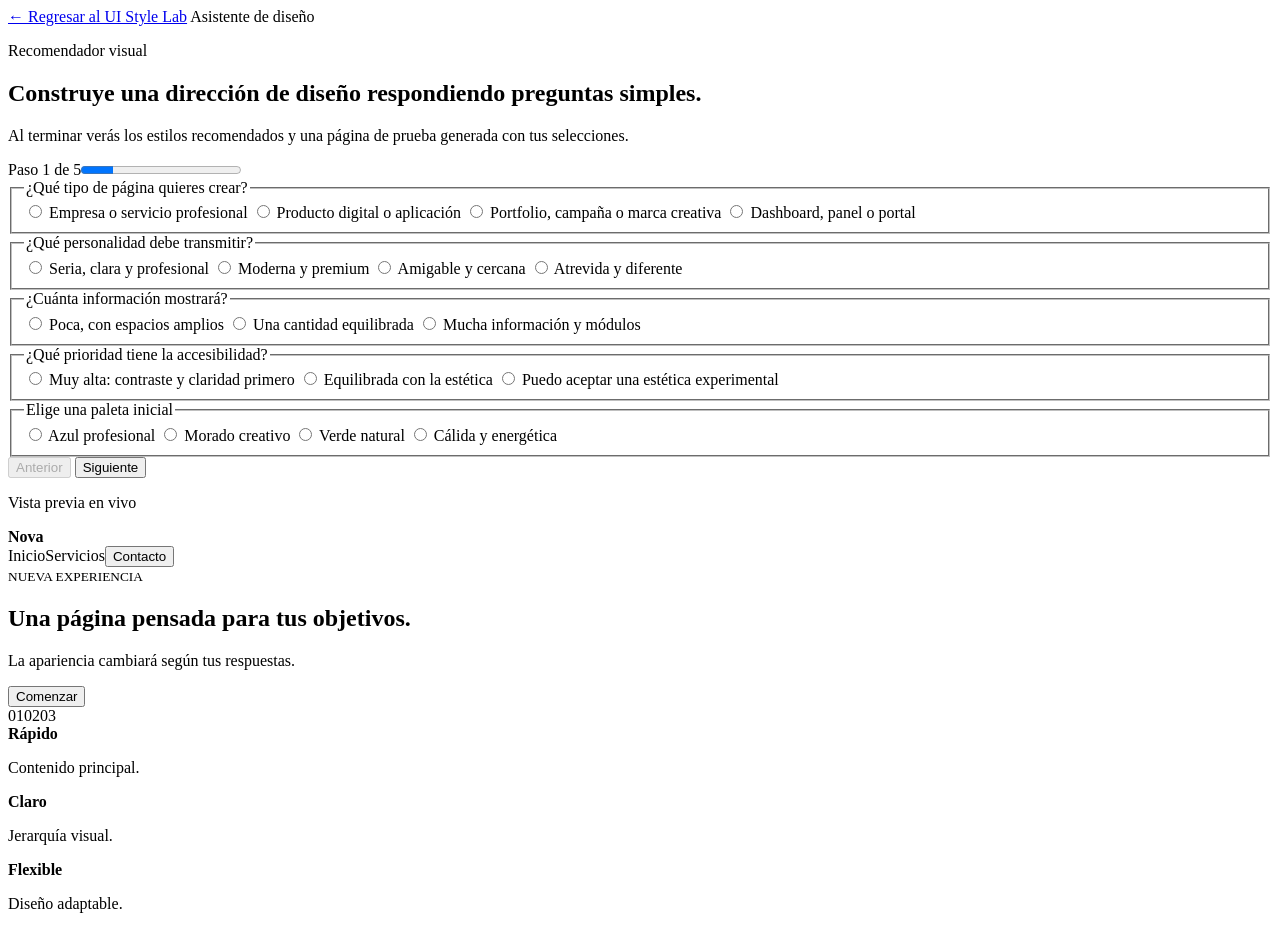
==== asistente-diseno.html @ d8cbce9a "feat(ui): crear asistente de preguntas para recomendar estilos" ====
<!doctype html>
<html lang="es">
<head>
  <meta charset="utf-8">
  <meta name="viewport" content="width=device-width, initial-scale=1">
  <meta name="description" content="Asistente para recomendar estilos de diseño web y generar una vista previa.">
  <title>Asistente de diseño web</title>
  <link rel="stylesheet" href="design-wizard.css">
  <script src="design-wizard.js" defer></script>
</head>
<body>
  <header class="wizard-header">
    <a href="index.html" class="back-button">← Regresar al UI Style Lab</a>
    <span>Asistente de diseño</span>
  </header>

  <main class="wizard-shell">
    <section class="wizard-intro">
      <p class="eyebrow">Recomendador visual</p>
      <h1>Construye una dirección de diseño respondiendo preguntas simples.</h1>
      <p>Al terminar verás los estilos recomendados y una página de prueba generada con tus selecciones.</p>
    </section>

    <section class="wizard-layout">
      <form id="designForm" class="question-panel">
        <div class="progress-row"><span id="stepLabel">Paso 1 de 5</span><progress id="progress" max="5" value="1"></progress></div>

        <fieldset class="question-step active" data-step="1">
          <legend>¿Qué tipo de página quieres crear?</legend>
          <label><input type="radio" name="purpose" value="corporate" required> Empresa o servicio profesional</label>
          <label><input type="radio" name="purpose" value="product"> Producto digital o aplicación</label>
          <label><input type="radio" name="purpose" value="creative"> Portfolio, campaña o marca creativa</label>
          <label><input type="radio" name="purpose" value="dashboard"> Dashboard, panel o portal</label>
        </fieldset>

        <fieldset class="question-step" data-step="2">
          <legend>¿Qué personalidad debe transmitir?</legend>
          <label><input type="radio" name="personality" value="serious" required> Seria, clara y profesional</label>
          <label><input type="radio" name="personality" value="premium"> Moderna y premium</label>
          <label><input type="radio" name="personality" value="friendly"> Amigable y cercana</label>
          <label><input type="radio" name="personality" value="bold"> Atrevida y diferente</label>
        </fieldset>

        <fieldset class="question-step" data-step="3">
          <legend>¿Cuánta información mostrará?</legend>
          <label><input type="radio" name="density" value="low" required> Poca, con espacios amplios</label>
          <label><input type="radio" name="density" value="medium"> Una cantidad equilibrada</label>
          <label><input type="radio" name="density" value="high"> Mucha información y módulos</label>
        </fieldset>

        <fieldset class="question-step" data-step="4">
          <legend>¿Qué prioridad tiene la accesibilidad?</legend>
          <label><input type="radio" name="accessibility" value="high" required> Muy alta: contraste y claridad primero</label>
          <label><input type="radio" name="accessibility" value="balanced"> Equilibrada con la estética</label>
          <label><input type="radio" name="accessibility" value="experimental"> Puedo aceptar una estética experimental</label>
        </fieldset>

        <fieldset class="question-step" data-step="5">
          <legend>Elige una paleta inicial</legend>
          <label><input type="radio" name="palette" value="blue" required> Azul profesional</label>
          <label><input type="radio" name="palette" value="purple"> Morado creativo</label>
          <label><input type="radio" name="palette" value="green"> Verde natural</label>
          <label><input type="radio" name="palette" value="warm"> Cálida y energética</label>
        </fieldset>

        <div class="wizard-actions">
          <button id="previousStep" type="button" disabled>Anterior</button>
          <button id="nextStep" type="button">Siguiente</button>
          <button id="showResult" type="submit" hidden>Ver recomendación</button>
        </div>
      </form>

      <aside class="live-preview-wrap">
        <p class="preview-label">Vista previa en vivo</p>
        <div id="livePreview" class="site-preview preview-minimal palette-blue">
          <nav><strong>Nova</strong><div><span>Inicio</span><span>Servicios</span><button>Contacto</button></div></nav>
          <section class="preview-hero"><div><small>NUEVA EXPERIENCIA</small><h2>Una página pensada para tus objetivos.</h2><p>La apariencia cambiará según tus respuestas.</p><button>Comenzar</button></div><div class="preview-visual"><span>01</span><span>02</span><span>03</span></div></section>
          <section class="preview-features"><article><strong>Rápido</strong><p>Contenido principal.</p></article><article><strong>Claro</strong><p>Jerarquía visual.</p></article><article><strong>Flexible</strong><p>Diseño adaptable.</p></article></section>
        </div>
      </aside>
    </section>

    <section id="resultPanel" class="result-panel" hidden>
      <p class="eyebrow">Resultado</p>
      <h2 id="primaryRecommendation"></h2>
      <p id="recommendationReason"></p>
      <div id="recommendationList" class="recommendation-list"></div>
      <div class="result-actions"><button id="restartWizard" type="button">Responder nuevamente</button><a href="index.html">Comparar todos los estilos</a></div>
    </section>
  </main>
</body>
</html>
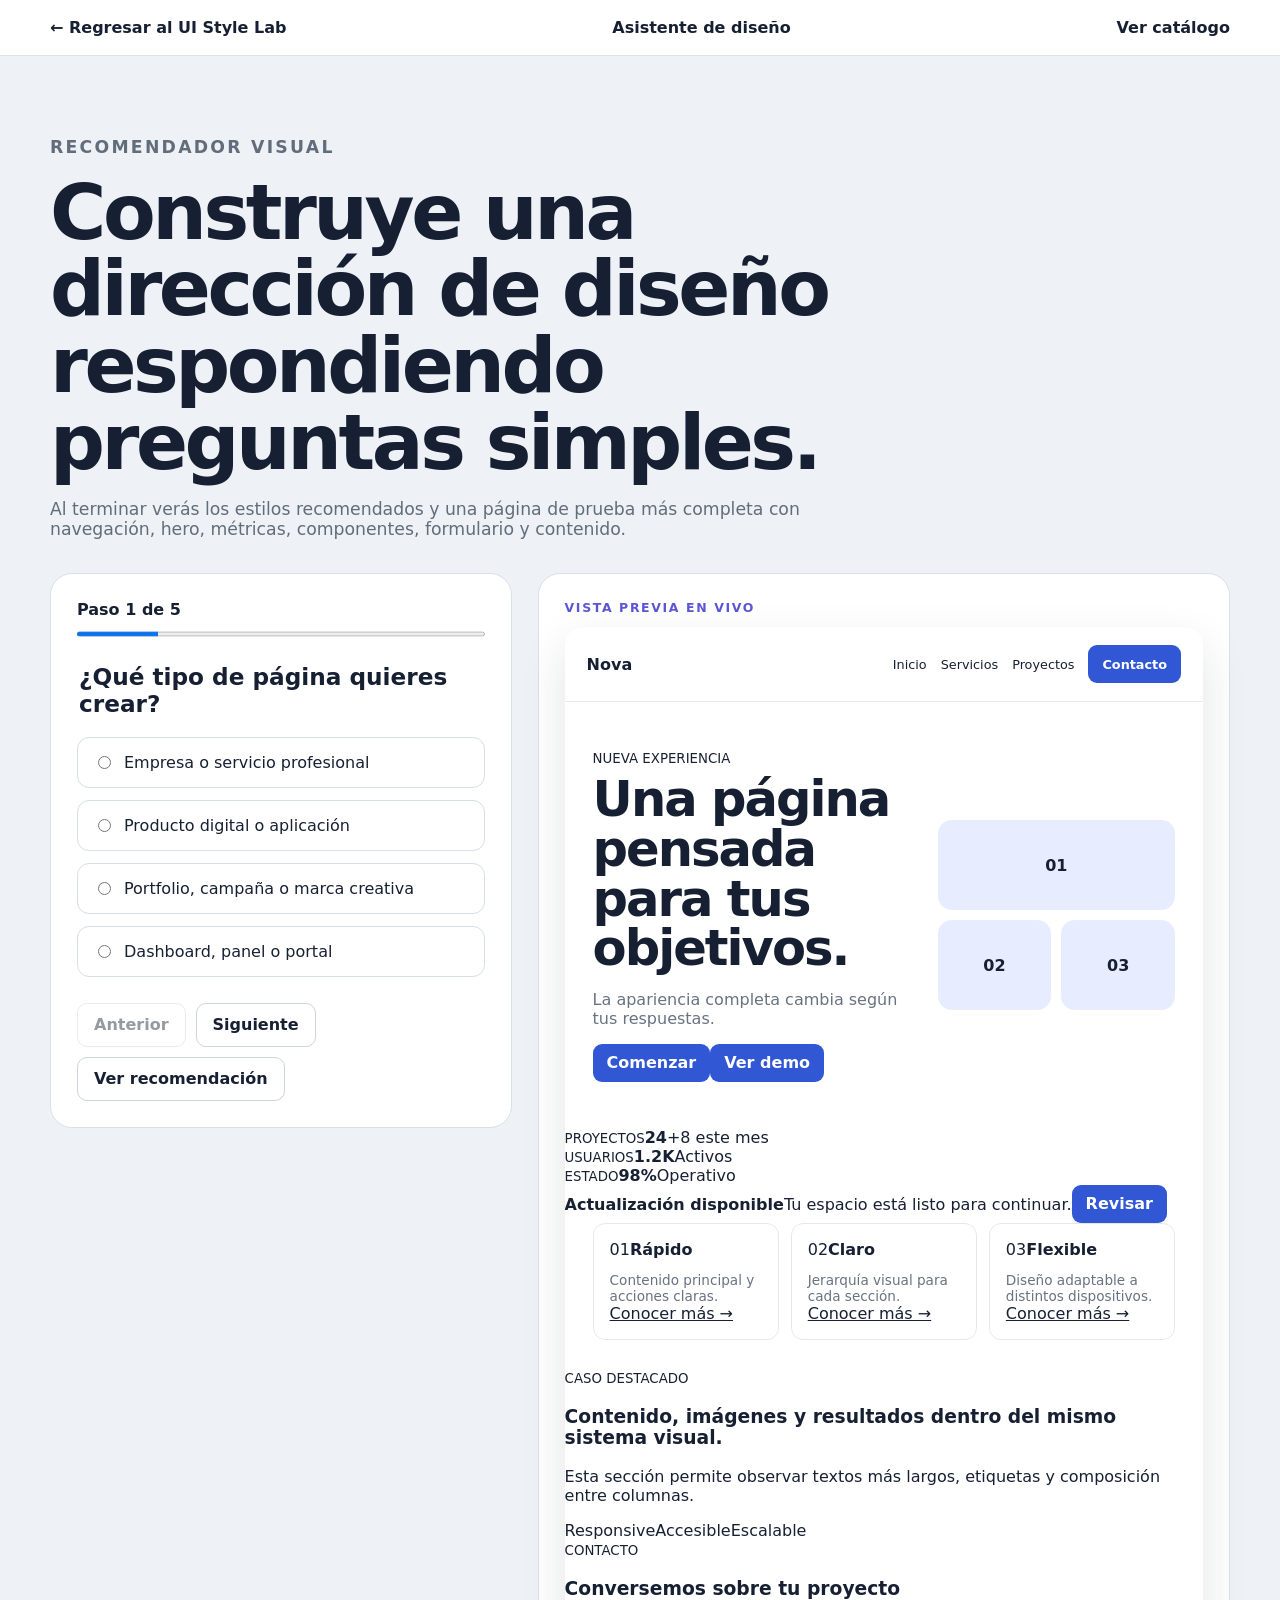
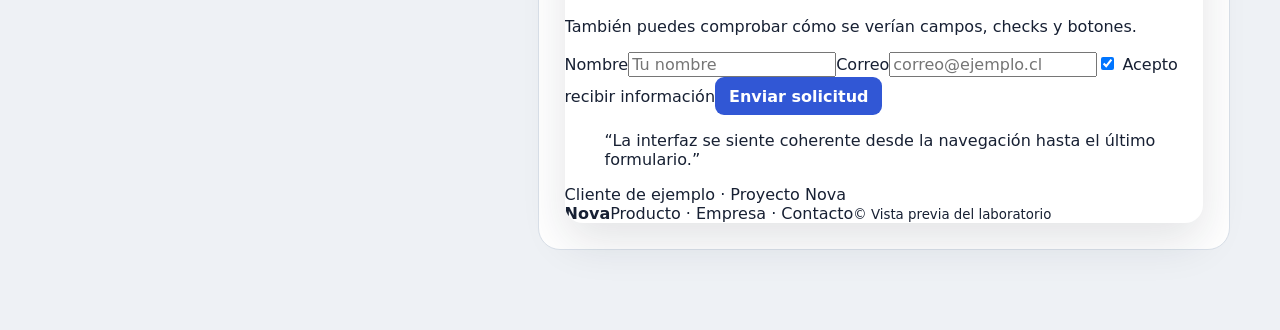
==== commit f9b6ab51: "feat(ui): enriquecer vista previa del asistente" ====
--- a/asistente-diseno.html
+++ b/asistente-diseno.html
@@ -9,84 +9,39 @@
   <script src="design-wizard.js" defer></script>
 </head>
 <body>
-  <header class="wizard-header">
-    <a href="index.html" class="back-button">← Regresar al UI Style Lab</a>
-    <span>Asistente de diseño</span>
-  </header>
+  <header class="wizard-header"><a href="index.html" class="back-button">← Regresar al UI Style Lab</a><span>Asistente de diseño</span><a href="catalogo-estilos.html" class="back-button">Ver catálogo</a></header>
 
   <main class="wizard-shell">
-    <section class="wizard-intro">
-      <p class="eyebrow">Recomendador visual</p>
-      <h1>Construye una dirección de diseño respondiendo preguntas simples.</h1>
-      <p>Al terminar verás los estilos recomendados y una página de prueba generada con tus selecciones.</p>
-    </section>
+    <section class="wizard-intro"><p class="eyebrow">Recomendador visual</p><h1>Construye una dirección de diseño respondiendo preguntas simples.</h1><p>Al terminar verás los estilos recomendados y una página de prueba más completa con navegación, hero, métricas, componentes, formulario y contenido.</p></section>
 
     <section class="wizard-layout">
       <form id="designForm" class="question-panel">
         <div class="progress-row"><span id="stepLabel">Paso 1 de 5</span><progress id="progress" max="5" value="1"></progress></div>
-
-        <fieldset class="question-step active" data-step="1">
-          <legend>¿Qué tipo de página quieres crear?</legend>
-          <label><input type="radio" name="purpose" value="corporate" required> Empresa o servicio profesional</label>
-          <label><input type="radio" name="purpose" value="product"> Producto digital o aplicación</label>
-          <label><input type="radio" name="purpose" value="creative"> Portfolio, campaña o marca creativa</label>
-          <label><input type="radio" name="purpose" value="dashboard"> Dashboard, panel o portal</label>
-        </fieldset>
-
-        <fieldset class="question-step" data-step="2">
-          <legend>¿Qué personalidad debe transmitir?</legend>
-          <label><input type="radio" name="personality" value="serious" required> Seria, clara y profesional</label>
-          <label><input type="radio" name="personality" value="premium"> Moderna y premium</label>
-          <label><input type="radio" name="personality" value="friendly"> Amigable y cercana</label>
-          <label><input type="radio" name="personality" value="bold"> Atrevida y diferente</label>
-        </fieldset>
-
-        <fieldset class="question-step" data-step="3">
-          <legend>¿Cuánta información mostrará?</legend>
-          <label><input type="radio" name="density" value="low" required> Poca, con espacios amplios</label>
-          <label><input type="radio" name="density" value="medium"> Una cantidad equilibrada</label>
-          <label><input type="radio" name="density" value="high"> Mucha información y módulos</label>
-        </fieldset>
-
-        <fieldset class="question-step" data-step="4">
-          <legend>¿Qué prioridad tiene la accesibilidad?</legend>
-          <label><input type="radio" name="accessibility" value="high" required> Muy alta: contraste y claridad primero</label>
-          <label><input type="radio" name="accessibility" value="balanced"> Equilibrada con la estética</label>
-          <label><input type="radio" name="accessibility" value="experimental"> Puedo aceptar una estética experimental</label>
-        </fieldset>
-
-        <fieldset class="question-step" data-step="5">
-          <legend>Elige una paleta inicial</legend>
-          <label><input type="radio" name="palette" value="blue" required> Azul profesional</label>
-          <label><input type="radio" name="palette" value="purple"> Morado creativo</label>
-          <label><input type="radio" name="palette" value="green"> Verde natural</label>
-          <label><input type="radio" name="palette" value="warm"> Cálida y energética</label>
-        </fieldset>
-
-        <div class="wizard-actions">
-          <button id="previousStep" type="button" disabled>Anterior</button>
-          <button id="nextStep" type="button">Siguiente</button>
-          <button id="showResult" type="submit" hidden>Ver recomendación</button>
-        </div>
+        <fieldset class="question-step active" data-step="1"><legend>¿Qué tipo de página quieres crear?</legend><label><input type="radio" name="purpose" value="corporate" required> Empresa o servicio profesional</label><label><input type="radio" name="purpose" value="product"> Producto digital o aplicación</label><label><input type="radio" name="purpose" value="creative"> Portfolio, campaña o marca creativa</label><label><input type="radio" name="purpose" value="dashboard"> Dashboard, panel o portal</label></fieldset>
+        <fieldset class="question-step" data-step="2"><legend>¿Qué personalidad debe transmitir?</legend><label><input type="radio" name="personality" value="serious" required> Seria, clara y profesional</label><label><input type="radio" name="personality" value="premium"> Moderna y premium</label><label><input type="radio" name="personality" value="friendly"> Amigable y cercana</label><label><input type="radio" name="personality" value="bold"> Atrevida y diferente</label></fieldset>
+        <fieldset class="question-step" data-step="3"><legend>¿Cuánta información mostrará?</legend><label><input type="radio" name="density" value="low" required> Poca, con espacios amplios</label><label><input type="radio" name="density" value="medium"> Una cantidad equilibrada</label><label><input type="radio" name="density" value="high"> Mucha información y módulos</label></fieldset>
+        <fieldset class="question-step" data-step="4"><legend>¿Qué prioridad tiene la accesibilidad?</legend><label><input type="radio" name="accessibility" value="high" required> Muy alta: contraste y claridad primero</label><label><input type="radio" name="accessibility" value="balanced"> Equilibrada con la estética</label><label><input type="radio" name="accessibility" value="experimental"> Puedo aceptar una estética experimental</label></fieldset>
+        <fieldset class="question-step" data-step="5"><legend>Elige una paleta inicial</legend><label><input type="radio" name="palette" value="blue" required> Azul profesional</label><label><input type="radio" name="palette" value="purple"> Morado creativo</label><label><input type="radio" name="palette" value="green"> Verde natural</label><label><input type="radio" name="palette" value="warm"> Cálida y energética</label></fieldset>
+        <div class="wizard-actions"><button id="previousStep" type="button" disabled>Anterior</button><button id="nextStep" type="button">Siguiente</button><button id="showResult" type="submit" hidden>Ver recomendación</button></div>
       </form>
 
       <aside class="live-preview-wrap">
         <p class="preview-label">Vista previa en vivo</p>
         <div id="livePreview" class="site-preview preview-minimal palette-blue">
-          <nav><strong>Nova</strong><div><span>Inicio</span><span>Servicios</span><button>Contacto</button></div></nav>
-          <section class="preview-hero"><div><small>NUEVA EXPERIENCIA</small><h2>Una página pensada para tus objetivos.</h2><p>La apariencia cambiará según tus respuestas.</p><button>Comenzar</button></div><div class="preview-visual"><span>01</span><span>02</span><span>03</span></div></section>
-          <section class="preview-features"><article><strong>Rápido</strong><p>Contenido principal.</p></article><article><strong>Claro</strong><p>Jerarquía visual.</p></article><article><strong>Flexible</strong><p>Diseño adaptable.</p></article></section>
+          <nav><strong>Nova</strong><div><span>Inicio</span><span>Servicios</span><span>Proyectos</span><button>Contacto</button></div></nav>
+          <section class="preview-hero"><div><small>NUEVA EXPERIENCIA</small><h2>Una página pensada para tus objetivos.</h2><p>La apariencia completa cambia según tus respuestas.</p><div class="preview-actions"><button>Comenzar</button><button class="preview-secondary">Ver demo</button></div></div><div class="preview-visual"><span>01</span><span>02</span><span>03</span></div></section>
+          <section class="preview-stats"><article><small>PROYECTOS</small><strong>24</strong><span>+8 este mes</span></article><article><small>USUARIOS</small><strong>1.2K</strong><span>Activos</span></article><article><small>ESTADO</small><strong>98%</strong><span>Operativo</span></article></section>
+          <section class="preview-alert"><strong>Actualización disponible</strong><span>Tu espacio está listo para continuar.</span><button>Revisar</button></section>
+          <section class="preview-features"><article><span class="feature-icon">01</span><strong>Rápido</strong><p>Contenido principal y acciones claras.</p><a href="#">Conocer más →</a></article><article><span class="feature-icon">02</span><strong>Claro</strong><p>Jerarquía visual para cada sección.</p><a href="#">Conocer más →</a></article><article><span class="feature-icon">03</span><strong>Flexible</strong><p>Diseño adaptable a distintos dispositivos.</p><a href="#">Conocer más →</a></article></section>
+          <section class="preview-content"><div><small>CASO DESTACADO</small><h3>Contenido, imágenes y resultados dentro del mismo sistema visual.</h3><p>Esta sección permite observar textos más largos, etiquetas y composición entre columnas.</p><div class="preview-tags"><span>Responsive</span><span>Accesible</span><span>Escalable</span></div></div><div class="preview-chart"><span style="height:45%"></span><span style="height:75%"></span><span style="height:58%"></span><span style="height:90%"></span><span style="height:68%"></span></div></section>
+          <section class="preview-form"><div><small>CONTACTO</small><h3>Conversemos sobre tu proyecto</h3><p>También puedes comprobar cómo se verían campos, checks y botones.</p></div><div><label>Nombre<input type="text" placeholder="Tu nombre"></label><label>Correo<input type="email" placeholder="correo@ejemplo.cl"></label><label class="preview-check"><input type="checkbox" checked> Acepto recibir información</label><button>Enviar solicitud</button></div></section>
+          <section class="preview-testimonial"><blockquote>“La interfaz se siente coherente desde la navegación hasta el último formulario.”</blockquote><span>Cliente de ejemplo · Proyecto Nova</span></section>
+          <footer><strong>Nova</strong><span>Producto · Empresa · Contacto</span><small>© Vista previa del laboratorio</small></footer>
         </div>
       </aside>
     </section>
 
-    <section id="resultPanel" class="result-panel" hidden>
-      <p class="eyebrow">Resultado</p>
-      <h2 id="primaryRecommendation"></h2>
-      <p id="recommendationReason"></p>
-      <div id="recommendationList" class="recommendation-list"></div>
-      <div class="result-actions"><button id="restartWizard" type="button">Responder nuevamente</button><a href="index.html">Comparar todos los estilos</a></div>
-    </section>
+    <section id="resultPanel" class="result-panel" hidden><p class="eyebrow">Resultado</p><h2 id="primaryRecommendation"></h2><p id="recommendationReason"></p><div id="recommendationList" class="recommendation-list"></div><div class="result-actions"><button id="restartWizard" type="button">Responder nuevamente</button><a href="index.html">Comparar destacados</a><a href="catalogo-estilos.html">Explorar catálogo completo</a></div></section>
   </main>
 </body>
 </html>
--- a/design-wizard.css
+++ b/design-wizard.css
@@ -0,0 +1 @@
+*{box-sizing:border-box}body{margin:0;background:#eef1f5;color:#172033;font-family:Inter,ui-sans-serif,system-ui,-apple-system,BlinkMacSystemFont,"Segoe UI",sans-serif;overflow-x:hidden}button,input{font:inherit}a{color:inherit}.wizard-header{display:flex;justify-content:space-between;gap:20px;padding:18px max(16px,calc((100% - 1180px)/2));background:#fff;border-bottom:1px solid #dce2ea;font-weight:800}.back-button{text-decoration:none}.wizard-shell{width:min(1180px,calc(100% - 32px));margin:0 auto;padding:64px 0 80px}.wizard-intro{max-width:850px;margin-bottom:34px}.eyebrow,.preview-label{color:#5b55d6;font-size:.78rem;font-weight:900;letter-spacing:.13em;text-transform:uppercase}.wizard-intro h1{margin:8px 0 14px;font-size:clamp(2.4rem,6vw,4.8rem);line-height:1;letter-spacing:-.045em}.wizard-intro p{color:#626d7b;font-size:1.08rem}.wizard-layout{display:grid;grid-template-columns:minmax(320px,.8fr) minmax(0,1.2fr);gap:26px;align-items:start}.question-panel,.live-preview-wrap,.result-panel{padding:26px;border:1px solid #d9e0e9;border-radius:22px;background:#fff}.progress-row{display:grid;gap:10px;margin-bottom:24px;font-weight:800}.progress-row progress{width:100%;height:10px}.question-step{display:none;margin:0;padding:0;border:0}.question-step.active{display:grid;gap:12px}.question-step legend{margin-bottom:20px;font-size:1.45rem;font-weight:900}.question-step label{display:flex;align-items:flex-start;gap:10px;padding:15px;border:1px solid #d7dee8;border-radius:12px;cursor:pointer}.question-step label:has(input:checked){border-color:#5b55d6;background:#f0efff}.question-step input{margin-top:3px}.wizard-actions,.result-actions{display:flex;flex-wrap:wrap;gap:10px;margin-top:26px}.wizard-actions button,.result-actions button,.result-actions a{display:inline-flex;align-items:center;justify-content:center;min-height:44px;padding:0 16px;border:1px solid #cbd4df;border-radius:10px;background:#fff;color:#172033;text-decoration:none;font-weight:800;cursor:pointer}.wizard-actions button:last-child:not([hidden]),.result-actions a{background:#172033;color:#fff}.wizard-actions button:disabled{opacity:.45}.preview-label{margin-top:0}.site-preview{--accent:#3157d5;--soft:#e9edff;min-width:0;overflow:hidden;border-radius:18px;background:#fff;color:#172033;box-shadow:0 18px 45px rgba(26,34,50,.12);transition:.25s ease}.site-preview nav{display:flex;justify-content:space-between;align-items:center;gap:16px;padding:18px 22px;border-bottom:1px solid rgba(0,0,0,.09)}.site-preview nav div{display:flex;align-items:center;gap:14px;font-size:.8rem}.site-preview button{min-height:38px;padding:0 14px;border:0;border-radius:9px;background:var(--accent);color:#fff;font-weight:800}.preview-hero{display:grid;grid-template-columns:1.15fr .85fr;align-items:center;gap:24px;padding:46px 28px}.preview-hero h2{margin:8px 0;font-size:clamp(1.7rem,4vw,3.1rem);line-height:1;letter-spacing:-.04em}.preview-hero p{color:#687281}.preview-visual{display:grid;grid-template-columns:repeat(2,1fr);gap:10px}.preview-visual span{display:grid;place-items:center;min-height:90px;border-radius:14px;background:var(--soft);font-weight:900}.preview-visual span:first-child{grid-column:span 2}.preview-features{display:grid;grid-template-columns:repeat(3,1fr);gap:12px;padding:0 28px 28px}.preview-features article{padding:16px;border:1px solid rgba(0,0,0,.09);border-radius:12px}.preview-features p{margin-bottom:0;color:#687281;font-size:.85rem}.palette-blue{--accent:#3157d5;--soft:#e7edff}.palette-purple{--accent:#7b4bc4;--soft:#efe5ff}.palette-green{--accent:#267451;--soft:#e0f3e8}.palette-warm{--accent:#d85d2f;--soft:#ffe8dc}.preview-glass{background:linear-gradient(135deg,#172947,#4b245c);color:#fff}.preview-glass nav,.preview-glass .preview-features article,.preview-glass .preview-visual span{border-color:rgba(255,255,255,.22);background:rgba(255,255,255,.14);backdrop-filter:blur(15px)}.preview-glass p{color:#e2e8f2}.preview-clay{background:#f5dced;color:#40304d;box-shadow:12px 12px 30px #c9b2c1,-12px -12px 30px #fff}.preview-clay nav,.preview-clay .preview-features article,.preview-clay .preview-visual span{border:0;background:#efcce3;box-shadow:7px 7px 16px #cbaabd,-7px -7px 16px #fff4fc;border-radius:20px}.preview-clay button{border-radius:16px}.preview-neo{background:#e6eaf0;color:#394150}.preview-neo nav,.preview-neo .preview-features article,.preview-neo .preview-visual span{border:0;background:#e6eaf0;box-shadow:7px 7px 15px #c1c5cb,-7px -7px 15px #fff}.preview-neo button{background:#e6eaf0;color:#394150;box-shadow:5px 5px 10px #c1c5cb,-5px -5px 10px #fff}.preview-bento .preview-hero{grid-template-columns:1fr}.preview-bento .preview-visual{grid-template-columns:repeat(3,1fr)}.preview-bento .preview-visual span:first-child{grid-column:auto}.preview-bento .preview-features article{background:var(--soft);border:0}.preview-brutal{border:4px solid #111;border-radius:0;background:#ffd84d;box-shadow:8px 8px 0 #111;color:#111}.preview-brutal nav,.preview-brutal .preview-features article,.preview-brutal .preview-visual span{border:3px solid #111;border-radius:0;background:#fff;box-shadow:4px 4px 0 #111}.preview-brutal button{border:3px solid #111;border-radius:0;background:#ff5f82;color:#111;box-shadow:3px 3px 0 #111}.result-panel{margin-top:28px}.result-panel h2{font-size:clamp(2rem,5vw,3.5rem);margin:8px 0}.recommendation-list{display:grid;grid-template-columns:repeat(3,minmax(0,1fr));gap:14px;margin-top:22px}.recommendation-item{padding:18px;border:1px solid #d8e0e9;border-radius:14px}.recommendation-item strong{display:block;margin-bottom:6px}.recommendation-item span{color:#687281;font-size:.9rem}@media(max-width:860px){.wizard-layout{grid-template-columns:1fr}.recommendation-list{grid-template-columns:1fr}}@media(max-width:600px){.wizard-header{flex-direction:column}.wizard-shell{padding-top:42px}.question-panel,.live-preview-wrap,.result-panel{padding:18px}.preview-hero{grid-template-columns:1fr;padding:30px 18px}.preview-features{grid-template-columns:1fr;padding:0 18px 18px}.site-preview nav div span{display:none}.wizard-actions button{flex:1}}
